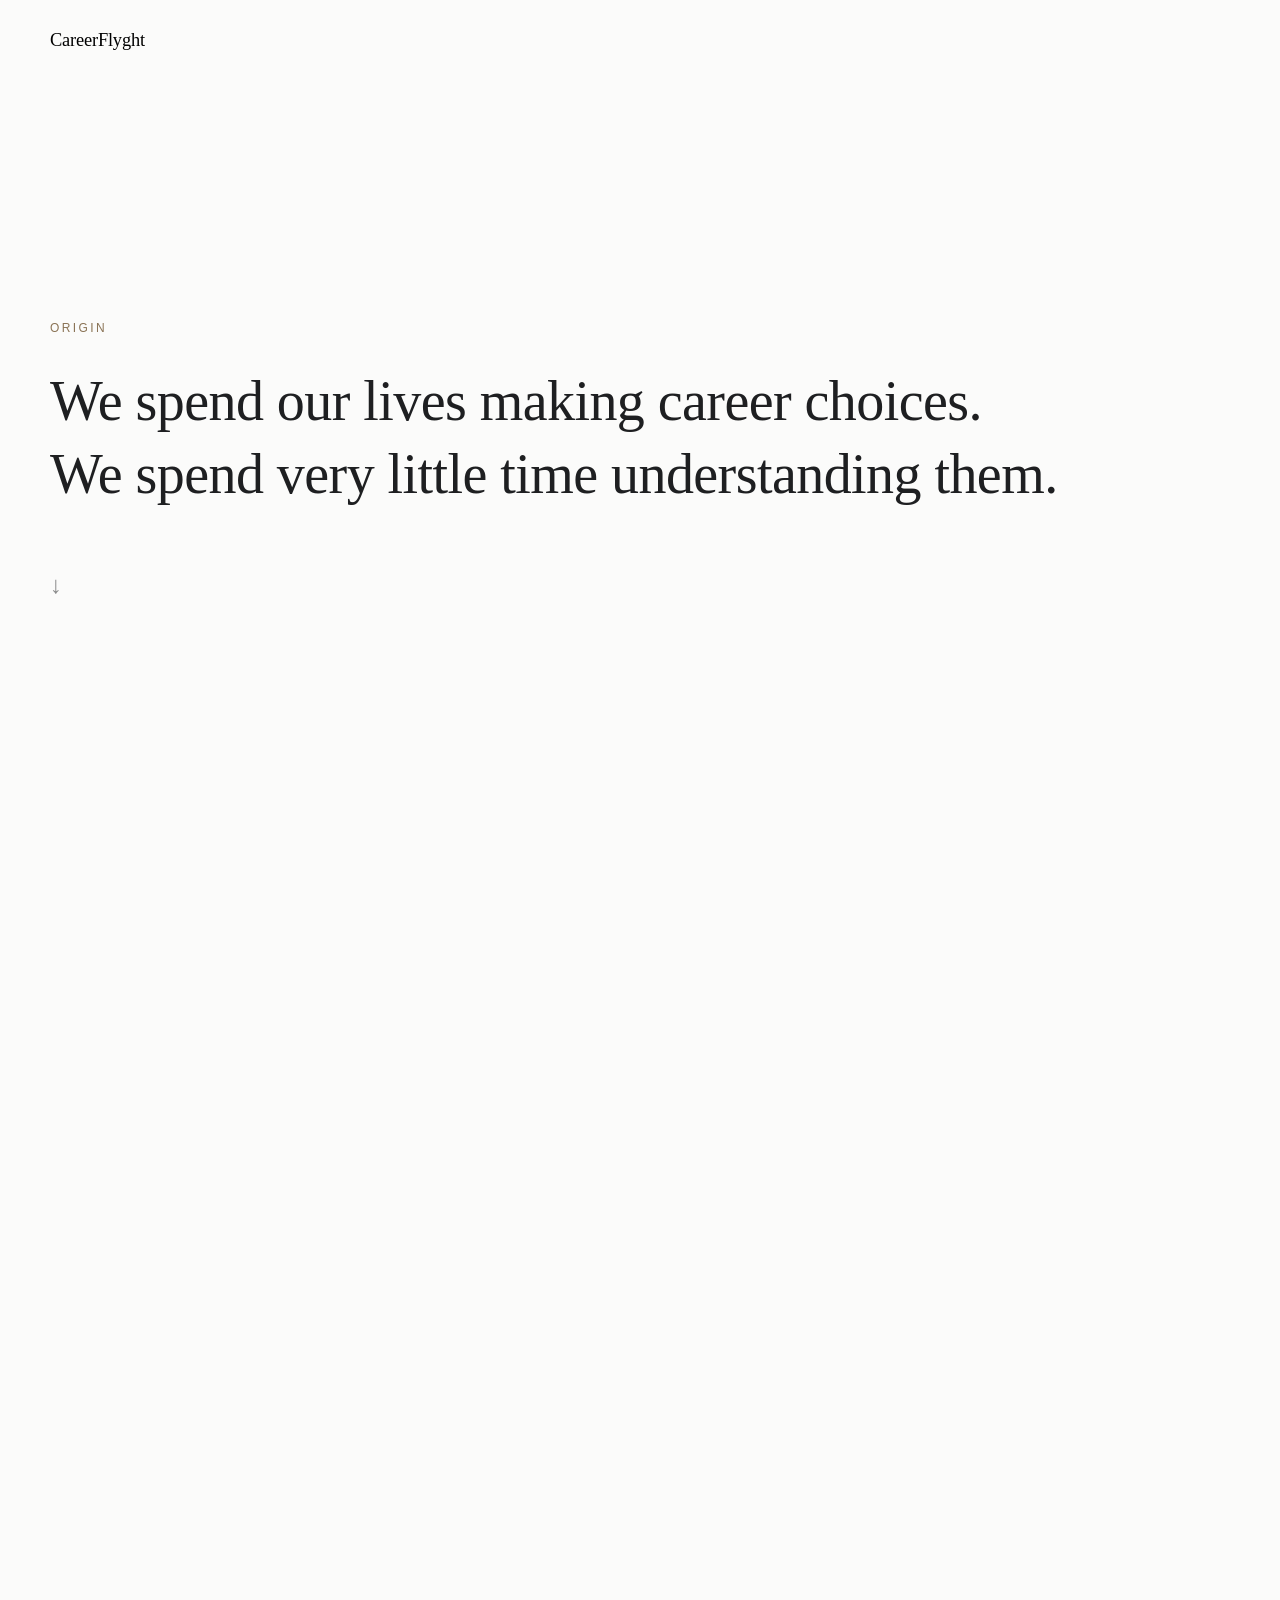
==== index.html @ 96793332 "Deliver premium interactive CareerFlyght homepage prototype and master blueprint Co-authored-by: meh" ====
<!DOCTYPE html>
<html lang="en">
<head>
    <meta charset="UTF-8">
    <meta name="viewport" content="width=device-width, initial-scale=1.0">
    <title>CareerFlyght — What comes next?</title>
    <link rel="stylesheet" href="styles.css">
</head>
<body>

    <!-- Brand Header -->
    <header class="brand-header">
        <div class="brand-mark">CareerFlyght</div>
    </header>

    <!-- Main Storyboard Container -->
    <main class="storyboard">

        <!-- SECTION 1: THE HERO (Decompression) -->
        <section class="moment hero-section active-dark-mode-off" id="hero">
            <div class="moment-content">
                <span class="editorial-label">Origin</span>
                <h1 class="hero-text">We spend our lives making career choices.<br>We spend very little time understanding them.</h1>
                <div class="scroll-indicator">
                    <span class="scroll-arrow">↓</span>
                </div>
            </div>
        </section>

        <!-- SECTION 2: THE QUESTION (Introspection) -->
        <section class="moment question-section" id="question">
            <div class="moment-content">
                <h2 class="candle-text">
                    <span>Where</span> <span>does</span> <span>your</span> <span>ambition</span> <span>go</span>
                    <span>when</span> <span>it</span> <span>no</span> <span>longer</span> <span>fits</span>
                    <span>your</span> <span>calendar?</span>
                </h2>
                <p class="supporting-text">
                    We build a life around our work, only to find the structure no longer holds who we have become.
                    This is not a failure of drive. It is the natural signal that you are ready for what comes next.
                </p>
            </div>
        </section>

        <!-- SECTION 3: THE JOURNEY (The Lifeline Scrub) -->
        <section class="moment journey-section" id="journey">
            <div class="moment-content timeline-container">
                <div class="timeline-left">
                    <h2 class="journey-title">A career is not a vertical line.<br>It is a sequence of horizons.</h2>
                    <p class="journey-desc">Use the timeline to traverse the stages of lifelong transition.</p>
                </div>

                <div class="timeline-right">
                    <!-- Interactive Filmstrip Viewport -->
                    <div class="filmstrip-viewport">
                        <div class="portrait-container">
                            <img src="https://images.unsplash.com/photo-1534528741775-53994a69daeb?auto=format&fit=crop&q=80&w=800" alt="Leo" class="portrait active" id="portrait-leo">
                            <img src="https://images.unsplash.com/photo-1506794778202-cad84cf45f1d?auto=format&fit=crop&q=80&w=800" alt="Elena" class="portrait" id="portrait-elena">
                            <img src="https://images.unsplash.com/photo-1507003211169-0a1dd7228f2d?auto=format&fit=crop&q=80&w=800" alt="Marcus" class="portrait" id="portrait-marcus">
                            <img src="https://images.unsplash.com/photo-1472099645785-5658abf4ff4e?auto=format&fit=crop&q=80&w=800" alt="Sarah" class="portrait" id="portrait-sarah">
                        </div>
                        <div class="metadata-container">
                            <span class="metadata-tag" id="meta-age">AGE 18</span>
                            <span class="metadata-state" id="meta-state">THE HORIZON</span>
                        </div>
                        <p class="narrative-fragment" id="narrative-text">
                            Leo. Deciding direction before committing to a path. Discovering self-alignment before professional momentum.
                        </p>
                    </div>

                    <!-- Physical Slider Control -->
                    <div class="timeline-slider-wrapper">
                        <input type="range" min="0" max="3" value="0" class="timeline-slider" id="timelineSlider" step="1">
                        <div class="timeline-ticks">
                            <span class="tick active" data-index="0">18</span>
                            <span class="tick" data-index="1">32</span>
                            <span class="tick" data-index="2">48</span>
                            <span class="tick" data-index="3">60+</span>
                        </div>
                    </div>
                </div>
            </div>
        </section>

        <!-- SECTION 4: CHOOSE YOUR PATH (Ecosystem Entryways) -->
        <section class="moment paths-section" id="paths">
            <div class="moment-content paths-container">
                <div class="path-column" id="col-whatcanibe">
                    <span class="column-stage">STUDENT</span>
                    <h3 class="column-title">WhatCanIBe</h3>
                    <p class="column-desc">Discovering direction before committing to a career path. Designed for students standing at the threshold of choice.</p>
                    <a href="#" class="column-link">Enter →</a>
                </div>
                <div class="path-column" id="col-ninthbox">
                    <span class="column-stage">PROFESSIONAL</span>
                    <h3 class="column-title">9thBox</h3>
                    <p class="column-desc">Accelerating momentum, navigating professional plateaus, and intentionally designing active transitions.</p>
                    <a href="#" class="column-link">Enter →</a>
                </div>
                <div class="path-column" id="col-executive">
                    <span class="column-stage">EXECUTIVE</span>
                    <h3 class="column-title">CareerFlyght Executive</h3>
                    <p class="column-desc">Aligning deep, long-standing institutional influence with a genuine sense of personal truth and legacy.</p>
                    <a href="#" class="column-link">Enter →</a>
                </div>
                <div class="path-column" id="col-chro4sme">
                    <span class="column-stage">ORGANIZATION</span>
                    <h3 class="column-title">CHRO4SME</h3>
                    <p class="column-desc">Reimagining structures where human potential, organizational health, and operational goals evolve as one.</p>
                    <a href="#" class="column-link">Enter →</a>
                </div>
            </div>
        </section>

    </main>

    <!-- Footer -->
    <footer class="brand-footer">
        <div class="footer-left">© 2026 CareerFlyght. All rights reserved.</div>
        <div class="footer-right">Confidence through subtraction.</div>
    </footer>

    <script src="script.js"></script>
</body>
</html>
---- styles.css ----
/*
   CareerFlyght Homepage Master Stylesheet
   Designed as a Premium Interactive Gallery Experience
*/

/* --- 1. Global Reset & Variables --- */
* {
    box-sizing: border-box;
    margin: 0;
    padding: 0;
}

:root {
    /* Color Palette derived from natural materials */
    --color-chalk: #FBFBFA;       /* Warm Soft Plaster Base */
    --color-limestone: #F0EFEF;   /* Soft Architectural Gray */
    --color-charcoal: #151617;    /* Warm Deep Velvet Charcoal */
    --color-text-dark: #1E1F21;   /* Rich High-contrast Charcoal Text */
    --color-text-light: #C0C1C4;  /* Muted Warm Gray Text */
    --color-ochre: #8A7355;       /* Scribed Gold-brown Accent */

    /* Elegant Modern Typography */
    --font-serif: "Sabon", "Garamond", "Times New Roman", serif;
    --font-sans: "Akzidenz-Grotesk", "Helvetica Neue", "Arial", sans-serif;

    --transition-slow: 1000ms cubic-bezier(0.16, 1, 0.3, 1); /* Inertia ease-out */
    --transition-med: 500ms cubic-bezier(0.16, 1, 0.3, 1);
}

html, body {
    width: 100%;
    height: 100%;
    background-color: var(--color-chalk);
    color: var(--color-text-dark);
    font-family: var(--font-sans);
    scroll-behavior: smooth;
    overflow-x: hidden;
    -webkit-font-smoothing: antialiased;
    -moz-osx-font-smoothing: grayscale;
}

/* Custom Minimalist Scrollbar */
::-webkit-scrollbar {
    width: 6px;
    height: 6px;
}
::-webkit-scrollbar-track {
    background: transparent;
}
::-webkit-scrollbar-thumb {
    background: rgba(30, 31, 33, 0.15);
    border-radius: 3px;
}
::-webkit-scrollbar-thumb:hover {
    background: var(--color-ochre);
}

/* --- 2. Fixed Global Header --- */
.brand-header {
    position: fixed;
    top: 0;
    left: 0;
    width: 100%;
    padding: 30px 50px;
    z-index: 100;
    pointer-events: none;
    mix-blend-mode: difference;
}

.brand-mark {
    font-family: var(--font-serif);
    font-size: 1.15rem;
    font-weight: 500;
    letter-spacing: -0.01em;
    color: var(--color-chalk); /* Contrast blend allows it to flip black/white */
}

/* --- 3. Section Scroll Layout --- */
.storyboard {
    width: 100%;
    position: relative;
}

/* Section Moments */
.moment {
    min-height: 100vh;
    width: 100vw;
    display: flex;
    align-items: center;
    justify-content: center;
    padding: 120px 50px 100px 50px; /* Generous top padding prevents overlap with fixed header */
    position: relative;
    background-color: var(--color-chalk);
    transition: background-color var(--transition-slow), color var(--transition-slow);
}

.moment-content {
    max-width: 1200px;
    width: 100%;
    opacity: 0;
    transform: translateY(30px);
    transition: opacity var(--transition-slow), transform var(--transition-slow);
}

/* Activate content when visible */
.moment.visible .moment-content {
    opacity: 1;
    transform: translateY(0);
}

/* --- 4. Section 1: The Hero --- */
.hero-section {
    background-color: var(--color-chalk);
}

.editorial-label {
    display: block;
    font-size: 0.75rem;
    letter-spacing: 0.2em;
    text-transform: uppercase;
    color: var(--color-ochre);
    margin-bottom: 30px;
}

.hero-text {
    font-family: var(--font-serif);
    font-size: 3.5rem;
    font-weight: 400;
    line-height: 1.3;
    letter-spacing: -0.01em;
    color: var(--color-text-dark);
    max-width: 90%;
}

.scroll-indicator {
    margin-top: 60px;
    font-size: 1.5rem;
    opacity: 0.5;
    animation: bounce 2s infinite ease-in-out;
}

@keyframes bounce {
    0%, 100% { transform: translateY(0); }
    50% { transform: translateY(8px); }
}

/* --- 5. Section 2: The Question --- */
.question-section {
    background-color: var(--color-charcoal);
    color: var(--color-chalk);
}

.candle-text {
    font-family: var(--font-serif);
    font-size: 4rem;
    font-weight: 400;
    line-height: 1.25;
    letter-spacing: -0.02em;
    color: rgba(251, 251, 250, 0.25); /* Default dim light */
    max-width: 95%;
    margin-bottom: 40px;
    user-select: none;
}

.candle-text span {
    transition: color 450ms cubic-bezier(0.16, 1, 0.3, 1);
    display: inline-block;
    cursor: default;
}

/* Spotlight Hover Effect */
.candle-text span:hover,
.candle-text span.near-spotlight {
    color: var(--color-chalk);
}

.supporting-text {
    font-family: var(--font-sans);
    font-size: 1.15rem;
    line-height: 1.6;
    max-width: 600px;
    color: var(--color-text-light);
    opacity: 0.85;
}

/* --- 6. Section 3: The Journey (Lifeline Scrub) --- */
.journey-section {
    background-color: var(--color-limestone);
}

.timeline-container {
    display: grid;
    grid-template-columns: 1fr 1.1fr;
    gap: 80px;
    align-items: center;
}

.timeline-left {
    padding-right: 40px;
}

.journey-title {
    font-family: var(--font-serif);
    font-size: 2.5rem;
    font-weight: 400;
    line-height: 1.35;
    letter-spacing: -0.01em;
    margin-bottom: 24px;
}

.journey-desc {
    font-size: 0.95rem;
    color: #606266;
    letter-spacing: 0.02em;
}

/* Timeline Filmstrip Viewport */
.filmstrip-viewport {
    background-color: var(--color-chalk);
    border-radius: 12px;
    padding: 40px;
    box-shadow: 0 40px 80px rgba(0, 0, 0, 0.03);
    margin-bottom: 40px;
}

.portrait-container {
    width: 100%;
    height: 320px;
    overflow: hidden;
    position: relative;
    border-radius: 8px;
    background-color: #E6E5E5;
}

.portrait {
    position: absolute;
    top: 0;
    left: 0;
    width: 100%;
    height: 100%;
    object-fit: cover;
    filter: grayscale(100%) contrast(1.1);
    opacity: 0;
    transform: scale(1.05);
    transition: opacity 800ms cubic-bezier(0.16, 1, 0.3, 1),
                transform 1200ms cubic-bezier(0.16, 1, 0.3, 1);
}

.portrait.active {
    opacity: 1;
    transform: scale(1);
    z-index: 2;
}

.metadata-container {
    display: flex;
    justify-content: space-between;
    margin-top: 30px;
    margin-bottom: 16px;
    border-bottom: 1px solid rgba(0, 0, 0, 0.08);
    padding-bottom: 12px;
}

.metadata-tag {
    font-size: 0.75rem;
    font-weight: 600;
    letter-spacing: 0.1em;
    color: var(--color-ochre);
}

.metadata-state {
    font-size: 0.75rem;
    font-weight: 500;
    letter-spacing: 0.1em;
    text-transform: uppercase;
    color: #8C8E92;
}

.narrative-fragment {
    font-family: var(--font-serif);
    font-size: 1.25rem;
    line-height: 1.5;
    color: var(--color-text-dark);
    min-height: 80px;
    transition: opacity 400ms ease;
}

/* Minimal Slider controls */
.timeline-slider-wrapper {
    position: relative;
    padding: 0 10px;
}

.timeline-slider {
    -webkit-appearance: none;
    appearance: none;
    width: 100%;
    height: 2px;
    background: rgba(0, 0, 0, 0.12);
    outline: none;
    cursor: pointer;
}

.timeline-slider::-webkit-slider-thumb {
    -webkit-appearance: none;
    appearance: none;
    width: 24px;
    height: 24px;
    border-radius: 50%;
    background: var(--color-ochre);
    border: 3px solid var(--color-chalk);
    box-shadow: 0 4px 12px rgba(138, 115, 85, 0.3);
    transition: transform 300ms cubic-bezier(0.16, 1, 0.3, 1);
}

.timeline-slider::-webkit-slider-thumb:hover {
    transform: scale(1.15);
}

.timeline-ticks {
    display: flex;
    justify-content: space-between;
    margin-top: 16px;
    padding: 0 4px;
}

.tick {
    font-size: 0.8rem;
    color: #8C8E92;
    cursor: pointer;
    transition: color 300ms ease, font-weight 300ms ease;
    user-select: none;
}

.tick.active {
    color: var(--color-ochre);
    font-weight: 600;
}

/* --- 7. Section 4: Choose Your Path --- */
.paths-section {
    background-color: var(--color-chalk);
}

.paths-container {
    display: grid;
    grid-template-columns: repeat(4, 1fr);
    gap: 20px;
    width: 100%;
}

.path-column {
    background: var(--color-chalk);
    border: 1px solid rgba(30, 31, 33, 0.08);
    border-radius: 8px;
    padding: 50px 35px;
    display: flex;
    flex-direction: column;
    min-height: 480px;
    position: relative;
    cursor: pointer;
    transition: transform var(--transition-med),
                border-color var(--transition-med),
                opacity var(--transition-med);
}

.column-stage {
    font-size: 0.7rem;
    font-weight: 600;
    letter-spacing: 0.15em;
    color: var(--color-ochre);
    margin-bottom: 24px;
}

.column-title {
    font-family: var(--font-serif);
    font-size: 1.75rem;
    font-weight: 500;
    letter-spacing: -0.01em;
    margin-bottom: 20px;
    color: var(--color-text-dark);
}

.column-desc {
    font-size: 0.9rem;
    line-height: 1.6;
    color: #606266;
    margin-bottom: auto; /* Push link to the bottom */
}

.column-link {
    font-size: 0.9rem;
    font-weight: 600;
    text-decoration: none;
    color: var(--color-text-dark);
    margin-top: 40px;
    transition: transform var(--transition-med), color var(--transition-med);
    display: inline-block;
}

/* Dim others on hover, pop selected */
.paths-container:hover .path-column:not(:hover) {
    opacity: 0.45;
}

.path-column:hover {
    transform: translateY(-12px);
    border-color: var(--color-ochre);
}

.path-column:hover .column-link {
    color: var(--color-ochre);
    transform: translateX(6px);
}

/* --- 8. Footer --- */
.brand-footer {
    display: flex;
    justify-content: space-between;
    align-items: center;
    padding: 40px 60px;
    background-color: var(--color-chalk);
    border-top: 1px solid rgba(0, 0, 0, 0.05);
    font-size: 0.8rem;
    color: #8C8E92;
}

/* --- 9. Responsive Adjustments --- */
@media (max-width: 1024px) {
    .timeline-container {
        grid-template-columns: 1fr;
        gap: 60px;
    }

    .timeline-left {
        padding-right: 0;
        text-align: center;
    }

    .paths-container {
        grid-template-columns: repeat(2, 1fr);
        gap: 30px;
    }

    .path-column {
        min-height: 400px;
    }
}

@media (max-width: 768px) {
    .brand-header {
        padding: 24px 30px;
    }

    .moment {
        padding: 80px 30px;
    }

    .hero-text {
        font-size: 2.5rem;
    }

    .candle-text {
        font-size: 2.85rem;
    }

    .paths-container {
        grid-template-columns: 1fr;
        gap: 20px;
    }

    .brand-footer {
        flex-direction: column;
        gap: 16px;
        text-align: center;
        padding: 40px 30px;
    }
}
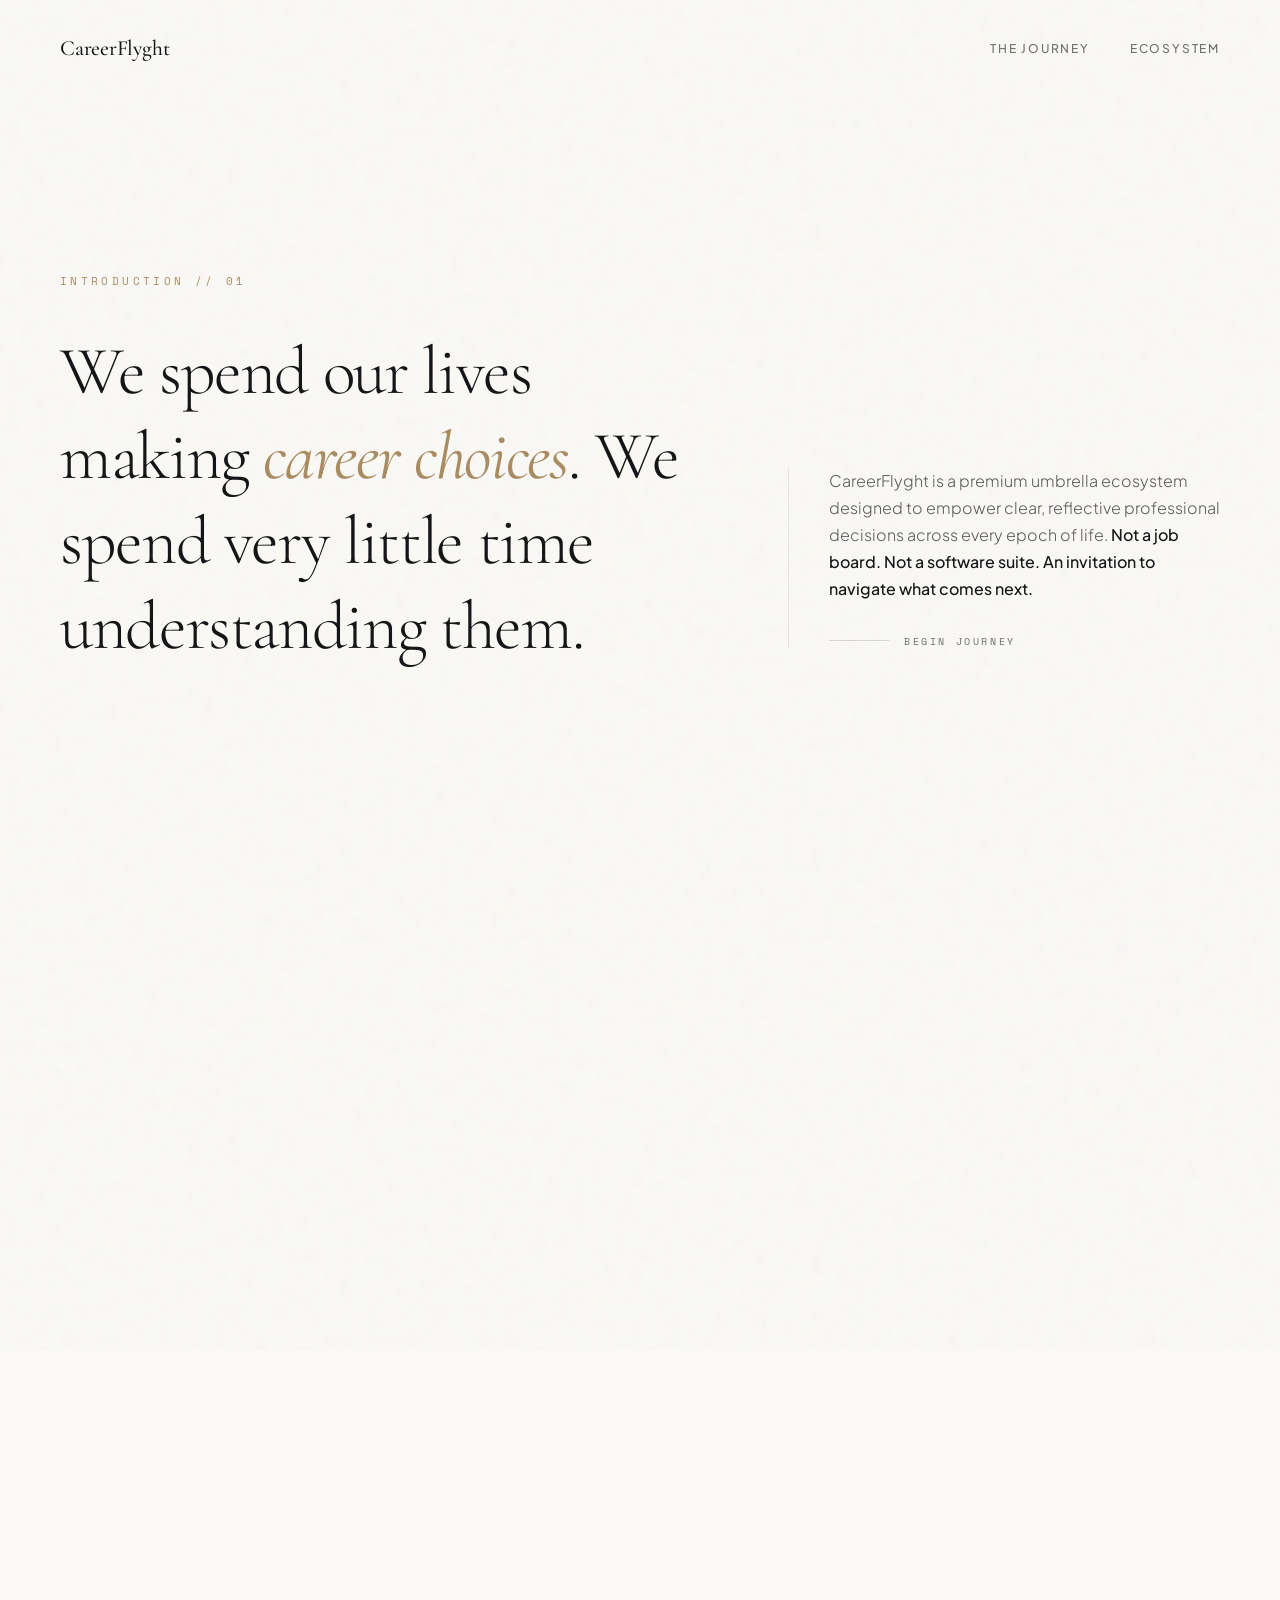
==== commit 7315955d: "Feat: Create premium, editorial creative blueprint for CareerFlyght homepage This commit delivers an" ====
--- a/index.html
+++ b/index.html
@@ -4,41 +4,71 @@
     <meta charset="UTF-8">
     <meta name="viewport" content="width=device-width, initial-scale=1.0">
     <title>CareerFlyght — What comes next?</title>
+    <link rel="preconnect" href="https://fonts.googleapis.com">
+    <link rel="preconnect" href="https://fonts.gstatic.com" crossorigin>
+    <link href="https://fonts.googleapis.com/css2?family=Cormorant+Garamond:ital,wght@0,300;0,400;0,500;0,600;1,300;1,400&family=Plus+Jakarta+Sans:wght@200;300;400;500;600;700&family=Space+Mono:wght@400;700&display=swap" rel="stylesheet">
     <link rel="stylesheet" href="styles.css">
 </head>
 <body>
+    <!-- Premium Noise Filter overlay for tactile, material feel -->
+    <div class="noise-overlay"></div>
+
+    <!-- Fine architectural background grid lines -->
+    <div class="grid-lines-overlay">
+        <div class="grid-line"></div>
+        <div class="grid-line"></div>
+        <div class="grid-line"></div>
+        <div class="grid-line"></div>
+    </div>
 
     <!-- Brand Header -->
     <header class="brand-header">
-        <div class="brand-mark">CareerFlyght</div>
+        <a href="#hero" class="brand-mark">CareerFlyght</a>
+        <nav class="brand-nav">
+            <a href="#journey" class="nav-link">The Journey</a>
+            <a href="#paths" class="nav-link">Ecosystem</a>
+        </nav>
     </header>
 
     <!-- Main Storyboard Container -->
     <main class="storyboard">
 
         <!-- SECTION 1: THE HERO (Decompression) -->
-        <section class="moment hero-section active-dark-mode-off" id="hero">
+        <section class="moment hero-section" id="hero">
             <div class="moment-content">
-                <span class="editorial-label">Origin</span>
-                <h1 class="hero-text">We spend our lives making career choices.<br>We spend very little time understanding them.</h1>
-                <div class="scroll-indicator">
-                    <span class="scroll-arrow">↓</span>
+                <div class="hero-layout">
+                    <div class="hero-main-panel">
+                        <span class="editorial-label">Introduction // 01</span>
+                        <h1 class="hero-text">We spend our lives making <span>career choices</span>. We spend very little time understanding them.</h1>
+                    </div>
+                    <div class="hero-sub-panel">
+                        <p class="hero-subtext">CareerFlyght is a premium umbrella ecosystem designed to empower clear, reflective professional decisions across every epoch of life. <strong>Not a job board. Not a software suite. An invitation to navigate what comes next.</strong></p>
+                        <div class="scroll-indicator-container" onclick="document.getElementById('question').scrollIntoView({ behavior: 'smooth' });">
+                            <div class="scroll-line-bar"></div>
+                            <span class="scroll-indicator-label">Begin Journey</span>
+                        </div>
+                    </div>
                 </div>
             </div>
         </section>
 
         <!-- SECTION 2: THE QUESTION (Introspection) -->
         <section class="moment question-section" id="question">
-            <div class="moment-content">
+            <div class="moment-content question-layout">
+                <span class="question-meta">Introspection // 02</span>
                 <h2 class="candle-text">
                     <span>Where</span> <span>does</span> <span>your</span> <span>ambition</span> <span>go</span>
                     <span>when</span> <span>it</span> <span>no</span> <span>longer</span> <span>fits</span>
                     <span>your</span> <span>calendar?</span>
                 </h2>
-                <p class="supporting-text">
-                    We build a life around our work, only to find the structure no longer holds who we have become.
-                    This is not a failure of drive. It is the natural signal that you are ready for what comes next.
-                </p>
+                <div class="supporting-text-layout">
+                    <p class="supporting-text">
+                        We build a life around our work, only to find the structure no longer holds who we have become.
+                    </p>
+                    <p class="supporting-meta">
+                        This is not a failure of raw drive or passion. It is the quiet, organic signal that you have outgrown your container, and are fully ready to claim the horizon that belongs to you.
+                    </p>
+                </div>
             </div>
         </section>
 
@@ -46,18 +76,20 @@
         <section class="moment journey-section" id="journey">
             <div class="moment-content timeline-container">
                 <div class="timeline-left">
-                    <h2 class="journey-title">A career is not a vertical line.<br>It is a sequence of horizons.</h2>
-                    <p class="journey-desc">Use the timeline to traverse the stages of lifelong transition.</p>
+                    <span class="journey-meta">The Lifeline // 03</span>
+                    <h2 class="journey-title">A career is not a vertical line. It is a <span>sequence of horizons</span>.</h2>
+                    <p class="journey-desc">Use the fine-instrument slider to explore the lived reality of diverse transitions throughout human stages.</p>
                 </div>
 
                 <div class="timeline-right">
                     <!-- Interactive Filmstrip Viewport -->
                     <div class="filmstrip-viewport">
                         <div class="portrait-container">
-                            <img src="https://images.unsplash.com/photo-1534528741775-53994a69daeb?auto=format&fit=crop&q=80&w=800" alt="Leo" class="portrait active" id="portrait-leo">
-                            <img src="https://images.unsplash.com/photo-1506794778202-cad84cf45f1d?auto=format&fit=crop&q=80&w=800" alt="Elena" class="portrait" id="portrait-elena">
-                            <img src="https://images.unsplash.com/photo-1507003211169-0a1dd7228f2d?auto=format&fit=crop&q=80&w=800" alt="Marcus" class="portrait" id="portrait-marcus">
-                            <img src="https://images.unsplash.com/photo-1472099645785-5658abf4ff4e?auto=format&fit=crop&q=80&w=800" alt="Sarah" class="portrait" id="portrait-sarah">
+                            <!-- High art portraiture from Unsplash -->
+                            <img src="https://images.unsplash.com/photo-1500648767791-00dcc994a43e?auto=format&fit=crop&q=80&w=900" alt="Leo" class="portrait active" id="portrait-leo">
+                            <img src="https://images.unsplash.com/photo-1534528741775-53994a69daeb?auto=format&fit=crop&q=80&w=900" alt="Elena" class="portrait" id="portrait-elena">
+                            <img src="https://images.unsplash.com/photo-1519085360753-af0119f7cbe7?auto=format&fit=crop&q=80&w=900" alt="Marcus" class="portrait" id="portrait-marcus">
+                            <img src="https://images.unsplash.com/photo-1544005313-94ddf0286df2?auto=format&fit=crop&q=80&w=900" alt="Sarah" class="portrait" id="portrait-sarah">
                         </div>
                         <div class="metadata-container">
                             <span class="metadata-tag" id="meta-age">AGE 18</span>
@@ -72,10 +104,18 @@
                     <div class="timeline-slider-wrapper">
                         <input type="range" min="0" max="3" value="0" class="timeline-slider" id="timelineSlider" step="1">
                         <div class="timeline-ticks">
-                            <span class="tick active" data-index="0">18</span>
-                            <span class="tick" data-index="1">32</span>
-                            <span class="tick" data-index="2">48</span>
-                            <span class="tick" data-index="3">60+</span>
+                            <div class="tick active" data-index="0">
+                                <span class="tick-label">18</span>
+                            </div>
+                            <div class="tick" data-index="1">
+                                <span class="tick-label">32</span>
+                            </div>
+                            <div class="tick" data-index="2">
+                                <span class="tick-label">48</span>
+                            </div>
+                            <div class="tick" data-index="3">
+                                <span class="tick-label">60+</span>
+                            </div>
                         </div>
                     </div>
                 </div>
@@ -84,30 +124,56 @@
 
         <!-- SECTION 4: CHOOSE YOUR PATH (Ecosystem Entryways) -->
         <section class="moment paths-section" id="paths">
-            <div class="moment-content paths-container">
-                <div class="path-column" id="col-whatcanibe">
-                    <span class="column-stage">STUDENT</span>
-                    <h3 class="column-title">WhatCanIBe</h3>
-                    <p class="column-desc">Discovering direction before committing to a career path. Designed for students standing at the threshold of choice.</p>
-                    <a href="#" class="column-link">Enter →</a>
+            <div class="moment-content">
+                <div class="paths-header">
+                    <span class="paths-meta">The Portals // 04</span>
+                    <h2 class="paths-title">Select your <span>entryway</span> into the CareerFlyght ecosystem.</h2>
                 </div>
-                <div class="path-column" id="col-ninthbox">
-                    <span class="column-stage">PROFESSIONAL</span>
-                    <h3 class="column-title">9thBox</h3>
-                    <p class="column-desc">Accelerating momentum, navigating professional plateaus, and intentionally designing active transitions.</p>
-                    <a href="#" class="column-link">Enter →</a>
-                </div>
-                <div class="path-column" id="col-executive">
-                    <span class="column-stage">EXECUTIVE</span>
-                    <h3 class="column-title">CareerFlyght Executive</h3>
-                    <p class="column-desc">Aligning deep, long-standing institutional influence with a genuine sense of personal truth and legacy.</p>
-                    <a href="#" class="column-link">Enter →</a>
-                </div>
-                <div class="path-column" id="col-chro4sme">
-                    <span class="column-stage">ORGANIZATION</span>
-                    <h3 class="column-title">CHRO4SME</h3>
-                    <p class="column-desc">Reimagining structures where human potential, organizational health, and operational goals evolve as one.</p>
-                    <a href="#" class="column-link">Enter →</a>
+                <div class="paths-container">
+                    <div class="path-column" id="col-whatcanibe">
+                        <div class="path-column-content">
+                            <span class="column-stage">STUDENT</span>
+                            <h3 class="column-title">WhatCanIBe</h3>
+                            <p class="column-desc">Discovering direction before committing to a career path. Designed for students standing at the threshold of choice.</p>
+                            <div class="column-link-container">
+                                <a href="#" class="column-link">Enter Portal</a>
+                                <div class="column-link-arrow"></div>
+                            </div>
+                        </div>
+                    </div>
+                    <div class="path-column" id="col-ninthbox">
+                        <div class="path-column-content">
+                            <span class="column-stage">PROFESSIONAL</span>
+                            <h3 class="column-title">9thBox</h3>
+                            <p class="column-desc">Accelerating momentum, navigating professional plateaus, and intentionally designing active transitions.</p>
+                            <div class="column-link-container">
+                                <a href="#" class="column-link">Enter Portal</a>
+                                <div class="column-link-arrow"></div>
+                            </div>
+                        </div>
+                    </div>
+                    <div class="path-column" id="col-executive">
+                        <div class="path-column-content">
+                            <span class="column-stage">EXECUTIVE</span>
+                            <h3 class="column-title">CareerFlyght Executive</h3>
+                            <p class="column-desc">Aligning deep, long-standing institutional influence with a genuine sense of personal truth and legacy.</p>
+                            <div class="column-link-container">
+                                <a href="#" class="column-link">Enter Portal</a>
+                                <div class="column-link-arrow"></div>
+                            </div>
+                        </div>
+                    </div>
+                    <div class="path-column" id="col-chro4sme">
+                        <div class="path-column-content">
+                            <span class="column-stage">ORGANIZATION</span>
+                            <h3 class="column-title">CHRO4SME</h3>
+                            <p class="column-desc">Reimagining structures where human potential, organizational health, and operational goals evolve as one.</p>
+                            <div class="column-link-container">
+                                <a href="#" class="column-link">Enter Portal</a>
+                                <div class="column-link-arrow"></div>
+                            </div>
+                        </div>
+                    </div>
                 </div>
             </div>
         </section>
--- a/styles.css
+++ b/styles.css
@@ -12,19 +12,23 @@
 
 :root {
     /* Color Palette derived from natural materials */
-    --color-chalk: #FBFBFA;       /* Warm Soft Plaster Base */
-    --color-limestone: #F0EFEF;   /* Soft Architectural Gray */
-    --color-charcoal: #151617;    /* Warm Deep Velvet Charcoal */
-    --color-text-dark: #1E1F21;   /* Rich High-contrast Charcoal Text */
-    --color-text-light: #C0C1C4;  /* Muted Warm Gray Text */
-    --color-ochre: #8A7355;       /* Scribed Gold-brown Accent */
+    --color-chalk: #FAF9F6;       /* Warm Soft Plaster Base */
+    --color-limestone: #ECEAE4;   /* Soft Architectural Muted Gray-Beige */
+    --color-charcoal: #0E0F10;    /* Velvet-Midnight Charcoal */
+    --color-charcoal-light: #161719; /* Lighter container charcoal */
+    --color-text-dark: #121314;   /* Rich Dark Gray-Black */
+    --color-text-light: #A4A6A8;  /* Quiet Gray-Beige */
+    --color-ochre: #AA8B60;       /* Antique Brass / Gold Accent */
+    --color-ochre-light: rgba(170, 139, 96, 0.15);
 
     /* Elegant Modern Typography */
-    --font-serif: "Sabon", "Garamond", "Times New Roman", serif;
-    --font-sans: "Akzidenz-Grotesk", "Helvetica Neue", "Arial", sans-serif;
-
-    --transition-slow: 1000ms cubic-bezier(0.16, 1, 0.3, 1); /* Inertia ease-out */
-    --transition-med: 500ms cubic-bezier(0.16, 1, 0.3, 1);
+    --font-serif: "Cormorant Garamond", "Garamond", "Times New Roman", serif;
+    --font-sans: "Plus Jakarta Sans", "Helvetica Neue", "Arial", sans-serif;
+    --font-mono: "Space Mono", monospace;
+
+    --transition-slow: 1200ms cubic-bezier(0.25, 1, 0.3, 1); /* Inertia ease-out */
+    --transition-med: 600ms cubic-bezier(0.25, 1, 0.3, 1);
+    --transition-fast: 300ms cubic-bezier(0.25, 1, 0.3, 1);
 }
 
 html, body {
@@ -37,6 +41,58 @@
     overflow-x: hidden;
     -webkit-font-smoothing: antialiased;
     -moz-osx-font-smoothing: grayscale;
+    position: relative;
+}
+
+/* Tactile Analog Noise Filter Overlays */
+.noise-overlay {
+    position: fixed;
+    top: -50%;
+    left: -50%;
+    right: -50%;
+    bottom: -50%;
+    width: 200%;
+    height: 200%;
+    background: transparent url('data:image/svg+xml,%3Csvg viewBox="0 0 200 200" xmlns="http://www.w3.org/2000/svg"%3E%3Cfilter id="noiseFilter"%3E%3CfeTurbulence type="fractalNoise" baseFrequency="0.65" numOctaves="3" stitchTiles="stitch"/%3E%3C/filter%3E%3Crect width="100%25" height="100%25" filter="url(%23noiseFilter)"/%3E%3C/svg%3E') repeat;
+    opacity: 0.04;
+    pointer-events: none;
+    z-index: 9999;
+    animation: grain 8s steps(10) infinite;
+}
+
+@keyframes grain {
+    0%, 100% { transform:translate(0, 0); }
+    10% { transform:translate(-5%, -10%); }
+    20% { transform:translate(-15%, 5%); }
+    30% { transform:translate(7%, -25%); }
+    40% { transform:translate(-5%, 25%); }
+    50% { transform:translate(-15%, 10%); }
+    60% { transform:translate(15%, 0%); }
+    70% { transform:translate(0%, 15%); }
+    80% { transform:translate(3%, 35%); }
+    90% { transform:translate(-10%, 10%); }
+}
+
+/* Premium Minimalist Background Grid */
+.grid-lines-overlay {
+    position: fixed;
+    top: 0;
+    left: 0;
+    width: 100%;
+    height: 100%;
+    display: grid;
+    grid-template-columns: repeat(4, 1fr);
+    pointer-events: none;
+    z-index: 1;
+}
+
+.grid-line {
+    border-right: 1px solid rgba(18, 19, 20, 0.02);
+    height: 100%;
+}
+
+.grid-line:last-child {
+    border-right: none;
 }
 
 /* Custom Minimalist Scrollbar */
@@ -61,24 +117,52 @@
     top: 0;
     left: 0;
     width: 100%;
-    padding: 30px 50px;
-    z-index: 100;
-    pointer-events: none;
-    mix-blend-mode: difference;
+    padding: 35px 60px;
+    z-index: 1000;
+    display: flex;
+    justify-content: space-between;
+    align-items: center;
+    pointer-events: auto;
 }
 
 .brand-mark {
     font-family: var(--font-serif);
-    font-size: 1.15rem;
+    font-size: 1.35rem;
     font-weight: 500;
     letter-spacing: -0.01em;
-    color: var(--color-chalk); /* Contrast blend allows it to flip black/white */
+    color: var(--color-text-dark);
+    text-decoration: none;
+    transition: color var(--transition-fast);
+}
+
+.brand-nav {
+    display: flex;
+    gap: 40px;
+    align-items: center;
+}
+
+.nav-link {
+    font-family: var(--font-sans);
+    font-size: 0.75rem;
+    font-weight: 500;
+    letter-spacing: 0.15em;
+    text-transform: uppercase;
+    text-decoration: none;
+    color: var(--color-text-dark);
+    opacity: 0.6;
+    transition: opacity var(--transition-fast), color var(--transition-fast);
+}
+
+.nav-link:hover {
+    opacity: 1;
+    color: var(--color-ochre);
 }
 
 /* --- 3. Section Scroll Layout --- */
 .storyboard {
     width: 100%;
     position: relative;
+    z-index: 5;
 }
 
 /* Section Moments */
@@ -88,17 +172,17 @@
     display: flex;
     align-items: center;
     justify-content: center;
-    padding: 120px 50px 100px 50px; /* Generous top padding prevents overlap with fixed header */
+    padding: 140px 60px 100px 60px; /* Generous top padding prevents overlap with fixed header */
     position: relative;
     background-color: var(--color-chalk);
     transition: background-color var(--transition-slow), color var(--transition-slow);
 }
 
 .moment-content {
-    max-width: 1200px;
+    max-width: 1300px;
     width: 100%;
     opacity: 0;
-    transform: translateY(30px);
+    transform: translateY(40px);
     transition: opacity var(--transition-slow), transform var(--transition-slow);
 }
 
@@ -111,125 +195,266 @@
 /* --- 4. Section 1: The Hero --- */
 .hero-section {
     background-color: var(--color-chalk);
+    display: flex;
+    flex-direction: column;
+    justify-content: center;
+}
+
+.hero-layout {
+    display: grid;
+    grid-template-columns: 1.2fr 0.8fr;
+    gap: 80px;
+    align-items: flex-end;
 }
 
 .editorial-label {
     display: block;
-    font-size: 0.75rem;
-    letter-spacing: 0.2em;
+    font-family: var(--font-mono);
+    font-size: 0.7rem;
+    font-weight: 500;
+    letter-spacing: 0.3em;
     text-transform: uppercase;
     color: var(--color-ochre);
-    margin-bottom: 30px;
+    margin-bottom: 40px;
 }
 
 .hero-text {
     font-family: var(--font-serif);
-    font-size: 3.5rem;
+    font-size: 4.25rem;
+    font-weight: 300;
+    line-height: 1.25;
+    letter-spacing: -0.02em;
+    color: var(--color-text-dark);
+    margin: 0;
+}
+
+.hero-text span {
+    font-style: italic;
+    color: var(--color-ochre);
     font-weight: 400;
-    line-height: 1.3;
-    letter-spacing: -0.01em;
-    color: var(--color-text-dark);
-    max-width: 90%;
-}
-
-.scroll-indicator {
-    margin-top: 60px;
-    font-size: 1.5rem;
-    opacity: 0.5;
-    animation: bounce 2s infinite ease-in-out;
-}
-
-@keyframes bounce {
-    0%, 100% { transform: translateY(0); }
-    50% { transform: translateY(8px); }
+}
+
+.hero-sub-panel {
+    border-left: 1px solid rgba(18, 19, 20, 0.08);
+    padding-left: 40px;
+    margin-bottom: 20px;
+}
+
+.hero-subtext {
+    font-family: var(--font-sans);
+    font-size: 1rem;
+    font-weight: 300;
+    line-height: 1.7;
+    color: rgba(18, 19, 20, 0.7);
+    margin-bottom: 30px;
+}
+
+.hero-subtext strong {
+    font-weight: 500;
+    color: var(--color-text-dark);
+}
+
+.scroll-indicator-container {
+    display: flex;
+    align-items: center;
+    gap: 15px;
+    cursor: pointer;
+}
+
+.scroll-line-bar {
+    width: 60px;
+    height: 1px;
+    background-color: rgba(18, 19, 20, 0.15);
+    position: relative;
+    overflow: hidden;
+}
+
+.scroll-line-bar::after {
+    content: '';
+    position: absolute;
+    top: 0;
+    left: 0;
+    width: 100%;
+    height: 100%;
+    background-color: var(--color-ochre);
+    transform: scaleX(0);
+    transform-origin: left;
+    animation: scroll-line-anim 2.5s infinite cubic-bezier(0.85, 0, 0.15, 1);
+}
+
+@keyframes scroll-line-anim {
+    0% { transform: scaleX(0); transform-origin: left; }
+    50% { transform: scaleX(1); transform-origin: left; }
+    50.1% { transform-origin: right; }
+    100% { transform: scaleX(0); transform-origin: right; }
+}
+
+.scroll-indicator-label {
+    font-family: var(--font-mono);
+    font-size: 0.65rem;
+    letter-spacing: 0.25em;
+    text-transform: uppercase;
+    color: var(--color-text-dark);
+    opacity: 0.6;
 }
 
 /* --- 5. Section 2: The Question --- */
 .question-section {
     background-color: var(--color-charcoal);
     color: var(--color-chalk);
+    display: flex;
+    align-items: center;
+}
+
+.question-layout {
+    display: flex;
+    flex-direction: column;
+    justify-content: center;
+    min-height: 70vh;
+}
+
+.question-meta {
+    font-family: var(--font-mono);
+    font-size: 0.7rem;
+    letter-spacing: 0.3em;
+    text-transform: uppercase;
+    color: var(--color-ochre);
+    margin-bottom: 40px;
 }
 
 .candle-text {
     font-family: var(--font-serif);
-    font-size: 4rem;
-    font-weight: 400;
-    line-height: 1.25;
-    letter-spacing: -0.02em;
-    color: rgba(251, 251, 250, 0.25); /* Default dim light */
-    max-width: 95%;
-    margin-bottom: 40px;
+    font-size: 4.75rem;
+    font-weight: 300;
+    line-height: 1.2;
+    letter-spacing: -0.03em;
+    color: rgba(250, 249, 246, 0.12); /* Deep velvet shadow default */
+    max-width: 100%;
+    margin-bottom: 50px;
     user-select: none;
+    transition: color var(--transition-slow);
 }
 
 .candle-text span {
-    transition: color 450ms cubic-bezier(0.16, 1, 0.3, 1);
+    transition: color 400ms cubic-bezier(0.1, 0.8, 0.2, 1), text-shadow 400ms cubic-bezier(0.1, 0.8, 0.2, 1);
     display: inline-block;
-    cursor: default;
-}
-
-/* Spotlight Hover Effect */
-.candle-text span:hover,
+    cursor: pointer;
+    margin-right: 0.15em;
+}
+
+/* Luxurious candlelight spotlight */
+.candle-text span:hover {
+    color: var(--color-chalk);
+    text-shadow: 0 0 40px rgba(250, 249, 246, 0.7), 0 0 80px rgba(170, 139, 96, 0.4);
+}
+
 .candle-text span.near-spotlight {
-    color: var(--color-chalk);
+    color: rgba(250, 249, 246, 0.55);
+    text-shadow: 0 0 20px rgba(250, 249, 246, 0.3);
+}
+
+.candle-text span.near-spotlight-outer {
+    color: rgba(250, 249, 246, 0.25);
+}
+
+.supporting-text-layout {
+    display: grid;
+    grid-template-columns: 1.20fr 0.8fr;
+    gap: 80px;
+    align-items: flex-start;
 }
 
 .supporting-text {
+    font-family: var(--font-serif);
+    font-size: 1.85rem;
+    font-weight: 300;
+    line-height: 1.5;
+    color: rgba(250, 249, 246, 0.85);
+    margin: 0;
+}
+
+.supporting-meta {
     font-family: var(--font-sans);
-    font-size: 1.15rem;
-    line-height: 1.6;
-    max-width: 600px;
+    font-size: 0.95rem;
+    font-weight: 300;
+    line-height: 1.7;
     color: var(--color-text-light);
-    opacity: 0.85;
+    border-left: 1px solid rgba(250, 249, 246, 0.1);
+    padding-left: 40px;
 }
 
 /* --- 6. Section 3: The Journey (Lifeline Scrub) --- */
 .journey-section {
     background-color: var(--color-limestone);
+    padding: 160px 80px;
+    display: flex;
+    align-items: center;
 }
 
 .timeline-container {
     display: grid;
-    grid-template-columns: 1fr 1.1fr;
-    gap: 80px;
+    grid-template-columns: 0.9fr 1.1fr;
+    gap: 120px;
     align-items: center;
 }
 
 .timeline-left {
-    padding-right: 40px;
+    padding-right: 20px;
+}
+
+.journey-meta {
+    display: block;
+    font-family: var(--font-mono);
+    font-size: 0.7rem;
+    letter-spacing: 0.3em;
+    text-transform: uppercase;
+    color: var(--color-ochre);
+    margin-bottom: 35px;
 }
 
 .journey-title {
     font-family: var(--font-serif);
-    font-size: 2.5rem;
-    font-weight: 400;
-    line-height: 1.35;
-    letter-spacing: -0.01em;
-    margin-bottom: 24px;
+    font-size: 3.5rem;
+    font-weight: 300;
+    line-height: 1.25;
+    letter-spacing: -0.02em;
+    margin-bottom: 30px;
+    color: var(--color-text-dark);
+}
+
+.journey-title span {
+    font-style: italic;
+    color: var(--color-ochre);
 }
 
 .journey-desc {
-    font-size: 0.95rem;
-    color: #606266;
-    letter-spacing: 0.02em;
-}
-
-/* Timeline Filmstrip Viewport */
+    font-family: var(--font-sans);
+    font-size: 1.05rem;
+    font-weight: 300;
+    line-height: 1.7;
+    color: rgba(18, 19, 20, 0.7);
+    max-width: 450px;
+}
+
+/* Timeline Filmstrip Viewport - Rebuilt like high-art editorial container */
 .filmstrip-viewport {
     background-color: var(--color-chalk);
-    border-radius: 12px;
-    padding: 40px;
-    box-shadow: 0 40px 80px rgba(0, 0, 0, 0.03);
-    margin-bottom: 40px;
+    border: 1px solid rgba(18, 19, 20, 0.05);
+    border-radius: 16px;
+    padding: 50px;
+    box-shadow: 0 50px 100px rgba(18, 19, 20, 0.04);
+    margin-bottom: 50px;
+    position: relative;
+    overflow: hidden;
 }
 
 .portrait-container {
     width: 100%;
-    height: 320px;
+    height: 400px;
     overflow: hidden;
     position: relative;
-    border-radius: 8px;
-    background-color: #E6E5E5;
+    border-radius: 10px;
+    background-color: var(--color-limestone);
 }
 
 .portrait {
@@ -239,178 +464,310 @@
     width: 100%;
     height: 100%;
     object-fit: cover;
-    filter: grayscale(100%) contrast(1.1);
+    filter: grayscale(100%) contrast(1.05) brightness(0.95);
     opacity: 0;
-    transform: scale(1.05);
-    transition: opacity 800ms cubic-bezier(0.16, 1, 0.3, 1),
-                transform 1200ms cubic-bezier(0.16, 1, 0.3, 1);
+    transform: scale(1.08) translate3d(0, 0, 0);
+    transition: opacity 1000ms cubic-bezier(0.25, 1, 0.3, 1),
+                transform 1500ms cubic-bezier(0.25, 1, 0.3, 1);
 }
 
 .portrait.active {
     opacity: 1;
-    transform: scale(1);
+    transform: scale(1) translate3d(0, 0, 0);
     z-index: 2;
 }
 
+/* Metadata elements redesigned */
 .metadata-container {
     display: flex;
     justify-content: space-between;
-    margin-top: 30px;
-    margin-bottom: 16px;
-    border-bottom: 1px solid rgba(0, 0, 0, 0.08);
-    padding-bottom: 12px;
+    align-items: center;
+    margin-top: 35px;
+    margin-bottom: 24px;
+    border-bottom: 1px solid rgba(18, 19, 20, 0.08);
+    padding-bottom: 16px;
 }
 
 .metadata-tag {
+    font-family: var(--font-mono);
     font-size: 0.75rem;
     font-weight: 600;
-    letter-spacing: 0.1em;
+    letter-spacing: 0.15em;
     color: var(--color-ochre);
 }
 
 .metadata-state {
+    font-family: var(--font-sans);
     font-size: 0.75rem;
     font-weight: 500;
-    letter-spacing: 0.1em;
+    letter-spacing: 0.15em;
     text-transform: uppercase;
-    color: #8C8E92;
+    color: #727478;
 }
 
 .narrative-fragment {
     font-family: var(--font-serif);
-    font-size: 1.25rem;
-    line-height: 1.5;
-    color: var(--color-text-dark);
-    min-height: 80px;
-    transition: opacity 400ms ease;
-}
-
-/* Minimal Slider controls */
+    font-size: 1.5rem;
+    font-weight: 300;
+    line-height: 1.45;
+    color: var(--color-text-dark);
+    min-height: 90px;
+    transition: opacity var(--transition-fast) ease, transform var(--transition-fast) ease;
+}
+
+/* Luxurious Bespoke Physical Scale Slider Controls */
 .timeline-slider-wrapper {
     position: relative;
-    padding: 0 10px;
+    padding: 0 20px;
 }
 
 .timeline-slider {
     -webkit-appearance: none;
     appearance: none;
     width: 100%;
-    height: 2px;
-    background: rgba(0, 0, 0, 0.12);
+    height: 1px;
+    background: rgba(18, 19, 20, 0.1);
     outline: none;
     cursor: pointer;
+    position: relative;
+    z-index: 10;
 }
 
 .timeline-slider::-webkit-slider-thumb {
     -webkit-appearance: none;
     appearance: none;
-    width: 24px;
-    height: 24px;
+    width: 32px;
+    height: 32px;
     border-radius: 50%;
     background: var(--color-ochre);
-    border: 3px solid var(--color-chalk);
-    box-shadow: 0 4px 12px rgba(138, 115, 85, 0.3);
-    transition: transform 300ms cubic-bezier(0.16, 1, 0.3, 1);
+    border: 6px solid var(--color-chalk);
+    box-shadow: 0 10px 25px rgba(170, 139, 96, 0.35);
+    transition: transform var(--transition-fast), box-shadow var(--transition-fast);
 }
 
 .timeline-slider::-webkit-slider-thumb:hover {
-    transform: scale(1.15);
+    transform: scale(1.2);
+    box-shadow: 0 12px 30px rgba(170, 139, 96, 0.45);
 }
 
 .timeline-ticks {
     display: flex;
     justify-content: space-between;
-    margin-top: 16px;
-    padding: 0 4px;
+    margin-top: 24px;
+    padding: 0 6px;
+    position: relative;
 }
 
 .tick {
-    font-size: 0.8rem;
-    color: #8C8E92;
+    display: flex;
+    flex-direction: column;
+    align-items: center;
+    gap: 8px;
     cursor: pointer;
-    transition: color 300ms ease, font-weight 300ms ease;
+    position: relative;
     user-select: none;
 }
 
-.tick.active {
-    color: var(--color-ochre);
-    font-weight: 600;
-}
-
-/* --- 7. Section 4: Choose Your Path --- */
+.tick::before {
+    content: '';
+    width: 1px;
+    height: 8px;
+    background-color: rgba(18, 19, 20, 0.2);
+    transition: height var(--transition-fast), background-color var(--transition-fast);
+}
+
+.tick-label {
+    font-family: var(--font-mono);
+    font-size: 0.75rem;
+    color: #727478;
+    transition: color var(--transition-fast), font-weight var(--transition-fast), transform var(--transition-fast);
+}
+
+.tick.active::before {
+    height: 14px;
+    background-color: var(--color-ochre);
+}
+
+.tick.active .tick-label {
+    color: var(--color-ochre);
+    font-weight: 700;
+    transform: translateY(2px);
+}
+
+/* --- 7. Section 4: Choose Your Path (Architectural Portals) --- */
 .paths-section {
     background-color: var(--color-chalk);
+    padding: 160px 80px;
+}
+
+.paths-header {
+    margin-bottom: 80px;
+    max-width: 600px;
+}
+
+.paths-meta {
+    display: block;
+    font-family: var(--font-mono);
+    font-size: 0.7rem;
+    letter-spacing: 0.3em;
+    text-transform: uppercase;
+    color: var(--color-ochre);
+    margin-bottom: 24px;
+}
+
+.paths-title {
+    font-family: var(--font-serif);
+    font-size: 3rem;
+    font-weight: 300;
+    line-height: 1.25;
+    letter-spacing: -0.01em;
+    color: var(--color-text-dark);
 }
 
 .paths-container {
     display: grid;
     grid-template-columns: repeat(4, 1fr);
-    gap: 20px;
+    gap: 30px;
     width: 100%;
 }
 
 .path-column {
     background: var(--color-chalk);
-    border: 1px solid rgba(30, 31, 33, 0.08);
-    border-radius: 8px;
-    padding: 50px 35px;
+    border: 1px solid rgba(18, 19, 20, 0.08);
+    border-radius: 12px;
+    padding: 60px 40px;
     display: flex;
     flex-direction: column;
-    min-height: 480px;
+    min-height: 520px;
     position: relative;
     cursor: pointer;
+    overflow: hidden;
     transition: transform var(--transition-med),
                 border-color var(--transition-med),
-                opacity var(--transition-med);
+                opacity var(--transition-med),
+                box-shadow var(--transition-med);
+    z-index: 2;
+}
+
+/* Subtle background accent within portals */
+.path-column::before {
+    content: '';
+    position: absolute;
+    top: 0;
+    left: 0;
+    width: 100%;
+    height: 100%;
+    background: radial-gradient(circle at 50% 120%, var(--color-ochre-light) 0%, transparent 70%);
+    opacity: 0;
+    transition: opacity var(--transition-med) ease;
+    z-index: 1;
+    pointer-events: none;
+}
+
+.path-column-content {
+    position: relative;
+    z-index: 3;
+    display: flex;
+    flex-direction: column;
+    height: 100%;
+    flex-grow: 1;
 }
 
 .column-stage {
+    font-family: var(--font-mono);
     font-size: 0.7rem;
     font-weight: 600;
-    letter-spacing: 0.15em;
-    color: var(--color-ochre);
-    margin-bottom: 24px;
+    letter-spacing: 0.2em;
+    color: var(--color-ochre);
+    margin-bottom: 30px;
+    display: block;
 }
 
 .column-title {
     font-family: var(--font-serif);
-    font-size: 1.75rem;
-    font-weight: 500;
+    font-size: 2rem;
+    font-weight: 400;
+    line-height: 1.25;
     letter-spacing: -0.01em;
-    margin-bottom: 20px;
+    margin-bottom: 24px;
     color: var(--color-text-dark);
 }
 
 .column-desc {
-    font-size: 0.9rem;
-    line-height: 1.6;
-    color: #606266;
-    margin-bottom: auto; /* Push link to the bottom */
+    font-family: var(--font-sans);
+    font-size: 0.95rem;
+    font-weight: 300;
+    line-height: 1.65;
+    color: rgba(18, 19, 20, 0.65);
+    margin-bottom: auto; /* Push link strictly to bottom */
+}
+
+.column-link-container {
+    margin-top: 40px;
+    display: flex;
+    align-items: center;
+    gap: 12px;
 }
 
 .column-link {
-    font-size: 0.9rem;
+    font-family: var(--font-mono);
+    font-size: 0.75rem;
     font-weight: 600;
+    letter-spacing: 0.15em;
+    text-transform: uppercase;
     text-decoration: none;
     color: var(--color-text-dark);
-    margin-top: 40px;
-    transition: transform var(--transition-med), color var(--transition-med);
-    display: inline-block;
-}
-
-/* Dim others on hover, pop selected */
+    transition: color var(--transition-fast), transform var(--transition-fast);
+}
+
+.column-link-arrow {
+    width: 20px;
+    height: 1px;
+    background-color: var(--color-text-dark);
+    position: relative;
+    transition: width var(--transition-fast), background-color var(--transition-fast);
+}
+
+.column-link-arrow::after {
+    content: '';
+    position: absolute;
+    right: 0;
+    top: -3px;
+    width: 7px;
+    height: 7px;
+    border-top: 1px solid var(--color-text-dark);
+    border-right: 1px solid var(--color-text-dark);
+    transform: rotate(45deg);
+    transition: border-color var(--transition-fast);
+}
+
+/* High-End Hover Behaviors */
 .paths-container:hover .path-column:not(:hover) {
-    opacity: 0.45;
+    opacity: 0.35;
+    transform: scale(0.98);
 }
 
 .path-column:hover {
-    transform: translateY(-12px);
+    transform: translateY(-16px) scale(1.02);
     border-color: var(--color-ochre);
+    box-shadow: 0 40px 80px rgba(18, 19, 20, 0.05);
+}
+
+.path-column:hover::before {
+    opacity: 1;
 }
 
 .path-column:hover .column-link {
     color: var(--color-ochre);
-    transform: translateX(6px);
+}
+
+.path-column:hover .column-link-arrow {
+    width: 35px;
+    background-color: var(--color-ochre);
+}
+
+.path-column:hover .column-link-arrow::after {
+    border-color: var(--color-ochre);
 }
 
 /* --- 8. Footer --- */
@@ -418,61 +775,118 @@
     display: flex;
     justify-content: space-between;
     align-items: center;
-    padding: 40px 60px;
+    padding: 60px 80px;
     background-color: var(--color-chalk);
-    border-top: 1px solid rgba(0, 0, 0, 0.05);
+    border-top: 1px solid rgba(18, 19, 20, 0.05);
+    position: relative;
+    z-index: 10;
+}
+
+.footer-left {
+    font-family: var(--font-sans);
     font-size: 0.8rem;
-    color: #8C8E92;
+    color: rgba(18, 19, 20, 0.5);
+    font-weight: 300;
+}
+
+.footer-right {
+    font-family: var(--font-mono);
+    font-size: 0.7rem;
+    letter-spacing: 0.15em;
+    text-transform: uppercase;
+    color: var(--color-ochre);
 }
 
 /* --- 9. Responsive Adjustments --- */
+@media (max-width: 1200px) {
+    .hero-text {
+        font-size: 3.5rem;
+    }
+    .candle-text {
+        font-size: 3.8rem;
+    }
+    .journey-title {
+        font-size: 3rem;
+    }
+    .paths-container {
+        grid-template-columns: repeat(2, 1fr);
+        gap: 30px;
+    }
+}
+
 @media (max-width: 1024px) {
+    .brand-header {
+        padding: 25px 40px;
+    }
+    .moment {
+        padding: 120px 40px 80px 40px;
+    }
+    .hero-layout {
+        grid-template-columns: 1fr;
+        gap: 40px;
+    }
+    .hero-sub-panel {
+        border-left: none;
+        border-top: 1px solid rgba(18, 19, 20, 0.08);
+        padding-left: 0;
+        padding-top: 30px;
+    }
     .timeline-container {
         grid-template-columns: 1fr;
         gap: 60px;
     }
-
     .timeline-left {
         padding-right: 0;
-        text-align: center;
-    }
-
-    .paths-container {
-        grid-template-columns: repeat(2, 1fr);
-        gap: 30px;
-    }
-
-    .path-column {
-        min-height: 400px;
     }
 }
 
 @media (max-width: 768px) {
     .brand-header {
-        padding: 24px 30px;
-    }
-
+        padding: 20px 24px;
+    }
+    .brand-nav {
+        gap: 20px;
+    }
     .moment {
-        padding: 80px 30px;
-    }
-
+        padding: 100px 24px 60px 24px;
+    }
     .hero-text {
         font-size: 2.5rem;
     }
-
     .candle-text {
-        font-size: 2.85rem;
-    }
-
+        font-size: 2.65rem;
+    }
+    .supporting-text-layout {
+        grid-template-columns: 1fr;
+        gap: 30px;
+    }
+    .supporting-meta {
+        border-left: none;
+        border-top: 1px solid rgba(250, 249, 246, 0.1);
+        padding-left: 0;
+        padding-top: 20px;
+    }
+    .journey-title {
+        font-size: 2.35rem;
+    }
+    .filmstrip-viewport {
+        padding: 25px;
+    }
+    .portrait-container {
+        height: 280px;
+    }
     .paths-container {
         grid-template-columns: 1fr;
         gap: 20px;
     }
-
+    .path-column {
+        padding: 40px 25px;
+        min-height: 420px;
+    }
     .brand-footer {
         flex-direction: column;
-        gap: 16px;
+        gap: 20px;
         text-align: center;
-        padding: 40px 30px;
-    }
-}
+        padding: 40px 24px;
+    }
+}
